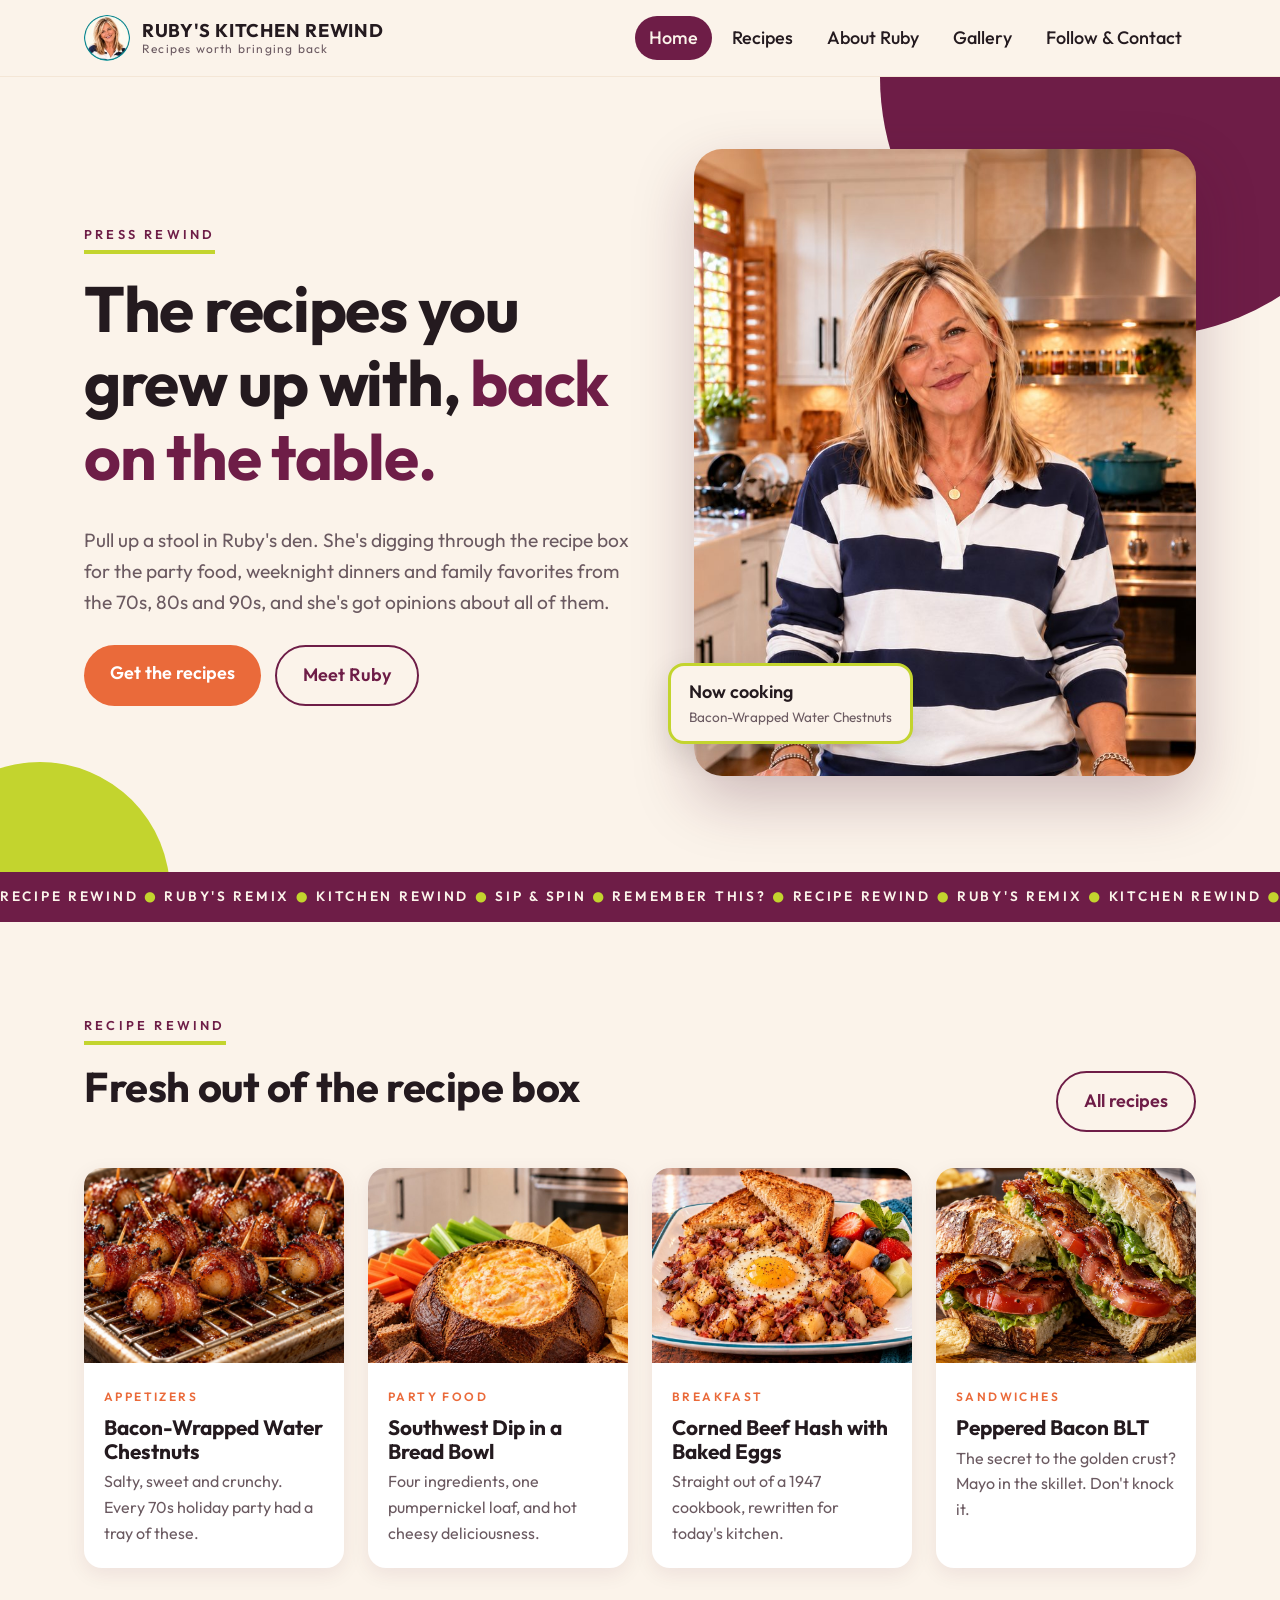
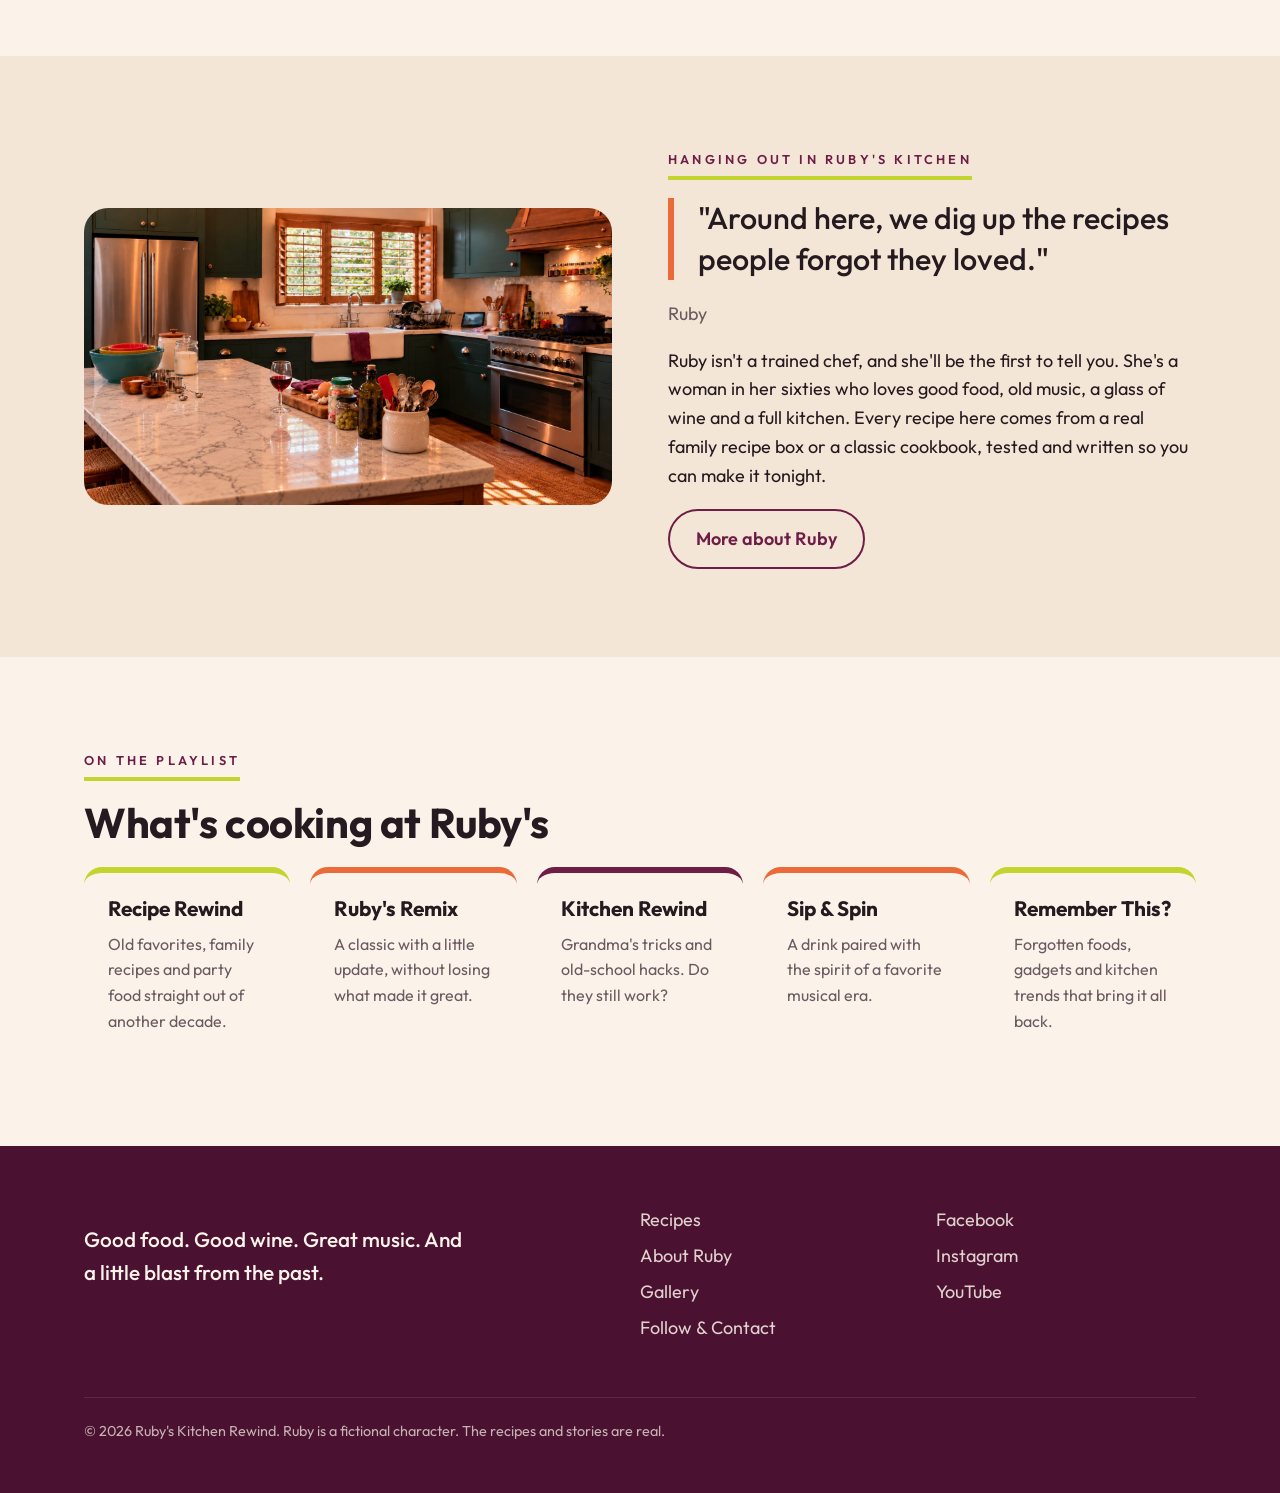
==== index.html @ def2f9e5 "Add Ruby's Kitchen Rewind website Co-Authored-By: Claude Opus 5.5 <noreply@anthropic.com>" ====
<!DOCTYPE html>
<html lang="en">
<head>
<meta charset="utf-8">
<meta name="viewport" content="width=device-width, initial-scale=1">
<title>Ruby's Kitchen Rewind | Recipes worth bringing back</title>
<meta name="description" content="Hang out in Ruby's kitchen for the 70s, 80s and 90s recipes you grew up with, and a few you forgot.">
<link rel="icon" href="images/ruby-icon.jpg">
<link rel="preconnect" href="https://fonts.googleapis.com">
<link rel="preconnect" href="https://fonts.gstatic.com" crossorigin>
<link href="https://fonts.googleapis.com/css2?family=Outfit:wght@300;400;500;600;700&display=swap" rel="stylesheet">
<link rel="stylesheet" href="styles.css">
</head>
<body>
<header class="site-header">
  <div class="wrap">
    <a class="brand" href="index.html">
      <img src="images/ruby-icon.jpg" alt="">
      <span class="brand-name">Ruby's Kitchen Rewind<small>Recipes worth bringing back</small></span>
    </a>
    <button class="menu-toggle" aria-expanded="false" aria-controls="nav">Menu</button>
    <nav class="nav" id="nav">
      <a href="index.html" aria-current="page">Home</a>
      <a href="recipes.html">Recipes</a>
      <a href="about.html">About Ruby</a>
      <a href="gallery.html">Gallery</a>
      <a href="contact.html">Follow & Contact</a>
    </nav>
  </div>
</header>
<main>
<section class="hero">
  <div class="wrap">
    <div>
      <span class="eyebrow">Press rewind</span>
      <h1>The recipes you grew up with, <span>back on the table.</span></h1>
      <p class="lead">Pull up a stool in Ruby's den. She's digging through the recipe box for the party food, weeknight dinners and family favorites from the 70s, 80s and 90s, and she's got opinions about all of them.</p>
      <div class="actions">
        <a class="btn" href="recipes.html">Get the recipes</a>
        <a class="btn alt" href="about.html">Meet Ruby</a>
      </div>
    </div>
    <div class="hero-photo">
      <img src="images/ruby-kitchen.jpg" alt="Ruby smiling behind her kitchen island with a platter of bacon-wrapped water chestnuts">
      <div class="badge">Now cooking<small>Bacon-Wrapped Water Chestnuts</small></div>
    </div>
  </div>
</section>

<div class="tape" aria-hidden="true"><span>Recipe Rewind <b>●</b> Ruby's Remix <b>●</b> Kitchen Rewind <b>●</b> Sip &amp; Spin <b>●</b> Remember This? <b>●</b> Recipe Rewind <b>●</b> Ruby's Remix <b>●</b> Kitchen Rewind <b>●</b> Sip &amp; Spin <b>●</b> Remember This? <b>●</b> Recipe Rewind <b>●</b> Ruby's Remix <b>●</b> Kitchen Rewind <b>●</b> Sip &amp; Spin <b>●</b> Remember This? <b>●</b> Recipe Rewind <b>●</b> Ruby's Remix <b>●</b> Kitchen Rewind <b>●</b> Sip &amp; Spin <b>●</b> Remember This? <b>●</b></span></div>

<section>
  <div class="wrap">
    <div class="section-head">
      <div>
        <span class="eyebrow">Recipe Rewind</span>
        <h2>Fresh out of the recipe box</h2>
      </div>
      <a class="btn alt" href="recipes.html">All recipes</a>
    </div>
    <div class="cards">
      <a class="card" href="recipes.html#water-chestnuts">
        <img src="images/water-chestnuts.jpg" alt="Bacon-wrapped water chestnuts glazed with brown sugar on a baking rack">
        <div class="card-body"><span class="tag">Appetizers</span><h3>Bacon-Wrapped Water Chestnuts</h3><p>Salty, sweet and crunchy. Every 70s holiday party had a tray of these.</p></div>
      </a>
      <a class="card" href="recipes.html#southwest-dip">
        <img src="images/southwest-dip.jpg" alt="Southwest dip baked in a pumpernickel bread bowl with chips and veggies">
        <div class="card-body"><span class="tag">Party Food</span><h3>Southwest Dip in a Bread Bowl</h3><p>Four ingredients, one pumpernickel loaf, and hot cheesy deliciousness.</p></div>
      </a>
      <a class="card" href="recipes.html#corned-beef-hash">
        <img src="images/corned-beef-hash.jpg" alt="Plate of crispy corned beef hash with a baked egg, toast and fruit">
        <div class="card-body"><span class="tag">Breakfast</span><h3>Corned Beef Hash with Baked Eggs</h3><p>Straight out of a 1947 cookbook, rewritten for today's kitchen.</p></div>
      </a>
      <a class="card" href="recipes.html#blt">
        <img src="images/blt.jpg" alt="Peppered bacon BLT on toasted sourdough">
        <div class="card-body"><span class="tag">Sandwiches</span><h3>Peppered Bacon BLT</h3><p>The secret to the golden crust? Mayo in the skillet. Don't knock it.</p></div>
      </a>
    </div>
  </div>
</section>

<section class="tint">
  <div class="wrap split">
    <img src="images/kitchen-island.jpg" alt="Ruby's warm, lived-in kitchen with a marble island">
    <div>
      <span class="eyebrow">Hanging out in Ruby's kitchen</span>
      <blockquote class="quote">"Around here, we dig up the recipes people forgot they loved."</blockquote>
      <p class="quote-by">Ruby</p>
      <p>Ruby isn't a trained chef, and she'll be the first to tell you. She's a woman in her sixties who loves good food, old music, a glass of wine and a full kitchen. Every recipe here comes from a real family recipe box or a classic cookbook, tested and written so you can make it tonight.</p>
      <a class="btn alt" href="about.html">More about Ruby</a>
    </div>
  </div>
</section>

<section>
  <div class="wrap">
    <span class="eyebrow">On the playlist</span>
    <h2>What's cooking at Ruby's</h2>
    <div class="segments">
      <div class="segment"><h3>Recipe Rewind</h3><p>Old favorites, family recipes and party food straight out of another decade.</p></div>
      <div class="segment"><h3>Ruby's Remix</h3><p>A classic with a little update, without losing what made it great.</p></div>
      <div class="segment"><h3>Kitchen Rewind</h3><p>Grandma's tricks and old-school hacks. Do they still work?</p></div>
      <div class="segment"><h3>Sip &amp; Spin</h3><p>A drink paired with the spirit of a favorite musical era.</p></div>
      <div class="segment"><h3>Remember This?</h3><p>Forgotten foods, gadgets and kitchen trends that bring it all back.</p></div>
    </div>
  </div>
</section>
</main>
<footer class="site-footer">
  <div class="wrap">
    <div>
      <p class="footer-tag">Good food. Good wine. Great music. And a little blast from the past.</p>
    </div>
    <div>
      <ul>
        <li><a href="recipes.html">Recipes</a></li>
        <li><a href="about.html">About Ruby</a></li>
        <li><a href="gallery.html">Gallery</a></li>
        <li><a href="contact.html">Follow &amp; Contact</a></li>
      </ul>
    </div>
    <div>
      <ul>
        <li><a href="contact.html#follow">Facebook</a></li>
        <li><a href="contact.html#follow">Instagram</a></li>
        <li><a href="contact.html#follow">YouTube</a></li>
      </ul>
    </div>
    <p class="fine">&copy; <span class="year"></span> Ruby's Kitchen Rewind. Ruby is a fictional character. The recipes and stories are real.</p>
  </div>
</footer>
<script src="site.js"></script>
</body>
</html>
---- styles.css ----
:root {
  --cream: #fbf3ea;
  --cream-deep: #f4e6d6;
  --plum: #6e1d47;
  --plum-dark: #4a1230;
  --lime: #c3d42e;
  --coral: #ea6a3a;
  --ink: #241a1f;
  --muted: #6b5a61;
  --radius: 18px;
  --max: 1160px;
}

* { box-sizing: border-box; }
html { scroll-behavior: smooth; }
body {
  margin: 0;
  font-family: "Outfit", system-ui, sans-serif;
  font-size: 18px;
  line-height: 1.6;
  color: var(--ink);
  background: var(--cream);
}
img { max-width: 100%; display: block; }
a { color: var(--plum); }
h1, h2, h3 { line-height: 1.15; margin: 0 0 .5em; font-weight: 700; }
h1 { font-size: clamp(2.4rem, 5vw, 4rem); letter-spacing: -.02em; }
h2 { font-size: clamp(1.8rem, 3.4vw, 2.6rem); letter-spacing: -.01em; }
h3 { font-size: 1.3rem; }
.wrap { max-width: var(--max); margin: 0 auto; padding: 0 24px; }
.eyebrow {
  display: inline-block;
  font-size: .8rem;
  font-weight: 600;
  letter-spacing: .25em;
  text-transform: uppercase;
  color: var(--plum);
  border-bottom: 4px solid var(--lime);
  padding-bottom: 6px;
  margin-bottom: 18px;
}
.lead { font-size: 1.2rem; color: var(--muted); max-width: 60ch; }

/* Header */
.site-header {
  position: sticky; top: 0; z-index: 10;
  background: rgba(251, 243, 234, .94);
  backdrop-filter: blur(6px);
  border-bottom: 1px solid var(--cream-deep);
}
.site-header .wrap { display: flex; align-items: center; justify-content: space-between; gap: 20px; height: 76px; }
.brand { display: flex; align-items: center; gap: 12px; text-decoration: none; color: var(--ink); }
.brand img { width: 46px; height: 46px; border-radius: 50%; }
.brand-name { font-weight: 700; font-size: 1.15rem; letter-spacing: .04em; text-transform: uppercase; line-height: 1.1; }
.brand-name small { display: block; font-weight: 400; font-size: .75rem; letter-spacing: .1em; text-transform: none; color: var(--muted); }
.nav { display: flex; gap: 6px; }
.nav a {
  text-decoration: none; color: var(--ink); font-weight: 500;
  padding: 8px 14px; border-radius: 999px;
}
.nav a:hover { background: var(--cream-deep); }
.nav a[aria-current="page"] { background: var(--plum); color: var(--cream); }
.menu-toggle { display: none; background: none; border: 2px solid var(--plum); color: var(--plum); border-radius: 999px; padding: 6px 14px; font: inherit; font-weight: 600; cursor: pointer; }

/* Buttons */
.btn {
  display: inline-block; text-decoration: none; font-weight: 600;
  padding: 14px 26px; border-radius: 999px;
  background: var(--coral); color: #fff;
  transition: transform .15s, background .15s;
}
.btn:hover { transform: translateY(-2px); background: #d85a2c; }
.btn.alt { background: transparent; color: var(--plum); border: 2px solid var(--plum); }
.btn.alt:hover { background: var(--plum); color: var(--cream); }

/* Hero */
.hero { position: relative; overflow: hidden; padding: 72px 0 96px; }
.hero::before, .hero::after { content: ""; position: absolute; border-radius: 50%; z-index: -1; }
.hero::before { width: 520px; height: 520px; background: var(--plum); top: -260px; right: -120px; }
.hero::after { width: 260px; height: 260px; background: var(--lime); bottom: -150px; left: -90px; }
.hero .wrap { display: grid; grid-template-columns: 1.05fr .95fr; gap: 56px; align-items: center; }
.hero h1 span { color: var(--plum); }
.hero .actions { display: flex; gap: 14px; flex-wrap: wrap; margin-top: 28px; }
.hero-photo { position: relative; }
.hero-photo img { border-radius: 28px; box-shadow: 0 24px 60px rgba(74, 18, 48, .25); aspect-ratio: 4 / 5; object-fit: cover; object-position: top; width: 100%; }
.badge {
  position: absolute; left: -26px; bottom: 32px;
  background: var(--cream); border: 3px solid var(--lime); border-radius: 16px;
  padding: 12px 18px; font-weight: 600; box-shadow: 0 10px 30px rgba(0,0,0,.12);
}
.badge small { display: block; font-weight: 400; color: var(--muted); font-size: .85rem; }

/* Tape strip (rewind motif) */
.tape {
  background: var(--plum); color: var(--cream);
  font-weight: 600; letter-spacing: .2em; text-transform: uppercase; font-size: .85rem;
  white-space: nowrap; overflow: hidden; padding: 14px 0;
}
.tape span { display: inline-block; padding-right: 2em; animation: roll 40s linear infinite; }
.tape b { color: var(--lime); font-weight: 600; }
@keyframes roll { from { transform: translateX(0); } to { transform: translateX(-50%); } }
@media (prefers-reduced-motion: reduce) { .tape span { animation: none; } }

/* Sections */
section { padding: 88px 0; }
section.tint { background: var(--cream-deep); }
.section-head { display: flex; justify-content: space-between; align-items: end; gap: 20px; flex-wrap: wrap; margin-bottom: 36px; }

/* Recipe cards */
.cards { display: grid; grid-template-columns: repeat(4, 1fr); gap: 24px; }
@media (max-width: 1100px) { .cards { grid-template-columns: repeat(2, 1fr); } }
@media (max-width: 560px) { .cards { grid-template-columns: 1fr; } }
.card {
  background: #fff; border-radius: var(--radius); overflow: hidden;
  text-decoration: none; color: inherit;
  box-shadow: 0 6px 20px rgba(74, 18, 48, .08);
  transition: transform .2s, box-shadow .2s;
  display: flex; flex-direction: column;
}
.card:hover { transform: translateY(-4px); box-shadow: 0 14px 34px rgba(74, 18, 48, .16); }
.card img { aspect-ratio: 4 / 3; object-fit: cover; width: 100%; }
.card-body { padding: 18px 20px 22px; }
.card .tag { font-size: .75rem; font-weight: 600; letter-spacing: .2em; text-transform: uppercase; color: var(--coral); }
.card h3 { margin: 6px 0 6px; }
.card p { margin: 0; color: var(--muted); font-size: 1rem; }

/* Segments */
.segments { display: grid; grid-template-columns: repeat(auto-fit, minmax(200px, 1fr)); gap: 20px; }
.segment { background: var(--cream); border-radius: var(--radius); padding: 24px; border-top: 6px solid var(--lime); }
.segment:nth-child(2n) { border-top-color: var(--coral); }
.segment:nth-child(3n) { border-top-color: var(--plum); }
.segment p { margin: 0; color: var(--muted); font-size: 1rem; }

/* Split / quote */
.split { display: grid; grid-template-columns: 1fr 1fr; gap: 56px; align-items: center; }
.split img { border-radius: 24px; }
.quote {
  font-size: clamp(1.4rem, 2.6vw, 1.9rem); font-weight: 500; line-height: 1.35;
  border-left: 6px solid var(--coral); padding-left: 24px; margin: 0 0 20px;
}
.quote-by { color: var(--muted); }

/* Recipe page */
.recipe { display: grid; grid-template-columns: 380px 1fr; gap: 48px; padding: 64px 0; border-bottom: 2px solid var(--cream-deep); scroll-margin-top: 90px; }
.recipe:last-of-type { border-bottom: 0; }
.recipe-photo img { border-radius: 22px; aspect-ratio: 4 / 5; object-fit: cover; width: 100%; position: sticky; top: 100px; }
.recipe .meta { color: var(--muted); font-weight: 500; margin-bottom: 18px; }
.recipe-cols { display: grid; grid-template-columns: .85fr 1.15fr; gap: 36px; margin-top: 24px; }
.recipe h4 { font-size: 1.4rem; margin: 0 0 12px; position: relative; padding-left: 4px; }
.recipe h4::before { content: ""; position: absolute; left: -10px; top: -6px; width: 38px; height: 38px; border-radius: 50%; background: var(--lime); z-index: -1; }
.recipe ul { padding-left: 1.1em; margin: 0; }
.recipe li { margin-bottom: 6px; }
.recipe ul li.group { list-style: none; margin: 18px 0 8px -1.1em; font-weight: 700; color: var(--plum); }
.recipe ul li.group:first-child { margin-top: 0; }
.recipe ol { list-style: none; counter-reset: step; padding: 0; margin: 0; border-left: 2px solid var(--coral); padding-left: 22px; }
.recipe ol li { counter-increment: step; margin-bottom: 14px; }
.recipe ol li::before { content: counter(step) "."; color: var(--coral); font-weight: 700; font-size: 1.2rem; margin-right: 8px; }
.tip {
  margin-top: 28px; border: 3px solid var(--lime); border-radius: 16px;
  padding: 14px 20px; display: flex; gap: 16px; align-items: center;
}
.tip strong { white-space: nowrap; padding-right: 16px; border-right: 2px solid var(--coral); }
.tip em { color: var(--muted); }
.jump { display: flex; flex-wrap: wrap; gap: 10px; margin-top: 24px; }
.jump a { text-decoration: none; background: #fff; border: 2px solid var(--cream-deep); padding: 8px 16px; border-radius: 999px; font-weight: 500; }
.jump a:hover { border-color: var(--plum); }

/* Gallery */
.gallery { columns: 3 280px; column-gap: 20px; }
.gallery figure { margin: 0 0 20px; break-inside: avoid; cursor: zoom-in; }
.gallery img { border-radius: 16px; width: 100%; }
.gallery figcaption { font-size: .95rem; color: var(--muted); padding: 8px 4px 0; }
.lightbox {
  position: fixed; inset: 0; background: rgba(36, 26, 31, .92);
  display: none; align-items: center; justify-content: center; padding: 30px; z-index: 50; cursor: zoom-out;
}
.lightbox.open { display: flex; }
.lightbox img { max-height: 90vh; border-radius: 12px; }

/* Contact */
.socials { display: grid; grid-template-columns: repeat(auto-fit, minmax(220px, 1fr)); gap: 18px; }
.social {
  display: flex; align-items: center; gap: 14px; text-decoration: none; color: var(--ink);
  background: #fff; border-radius: var(--radius); padding: 20px 22px; font-weight: 600;
  box-shadow: 0 6px 20px rgba(74, 18, 48, .08); transition: transform .2s;
}
.social:hover { transform: translateY(-3px); }
.social .dot { width: 44px; height: 44px; border-radius: 50%; display: grid; place-items: center; color: #fff; font-size: 1.1rem; flex: none; }
.social small { display: block; font-weight: 400; color: var(--muted); }

/* Footer */
.site-footer { background: var(--plum-dark); color: var(--cream); padding: 56px 0 36px; }
.site-footer .wrap { display: grid; grid-template-columns: 2fr 1fr 1fr; gap: 36px; }
.site-footer a { color: var(--cream); text-decoration: none; opacity: .85; }
.site-footer a:hover { opacity: 1; color: var(--lime); }
.site-footer ul { list-style: none; padding: 0; margin: 0; line-height: 2; }
.site-footer .fine { grid-column: 1 / -1; border-top: 1px solid rgba(251,243,234,.15); padding-top: 22px; font-size: .9rem; opacity: .7; }
.footer-tag { font-size: 1.3rem; font-weight: 500; max-width: 28ch; }

/* Page header */
.page-head { padding: 72px 0 40px; position: relative; overflow: hidden; }
.page-head::after { content: ""; position: absolute; width: 340px; height: 340px; border-radius: 50%; background: var(--plum); top: -200px; right: -100px; z-index: -1; }

@media (max-width: 900px) {
  .hero .wrap, .split, .recipe, .recipe-cols, .site-footer .wrap { grid-template-columns: 1fr; }
  .recipe-photo img { position: static; aspect-ratio: 16 / 10; }
  .badge { left: 12px; }
  .menu-toggle { display: block; }
  .nav { display: none; position: absolute; top: 76px; left: 0; right: 0; flex-direction: column; background: var(--cream); padding: 12px 24px 20px; border-bottom: 1px solid var(--cream-deep); }
  .nav.open { display: flex; }
  section { padding: 64px 0; }
  .hero { padding-top: 48px; }
  .hero::before { width: 220px; height: 220px; top: -150px; right: -90px; }
  .page-head::after { width: 180px; height: 180px; top: -120px; right: -80px; }
}
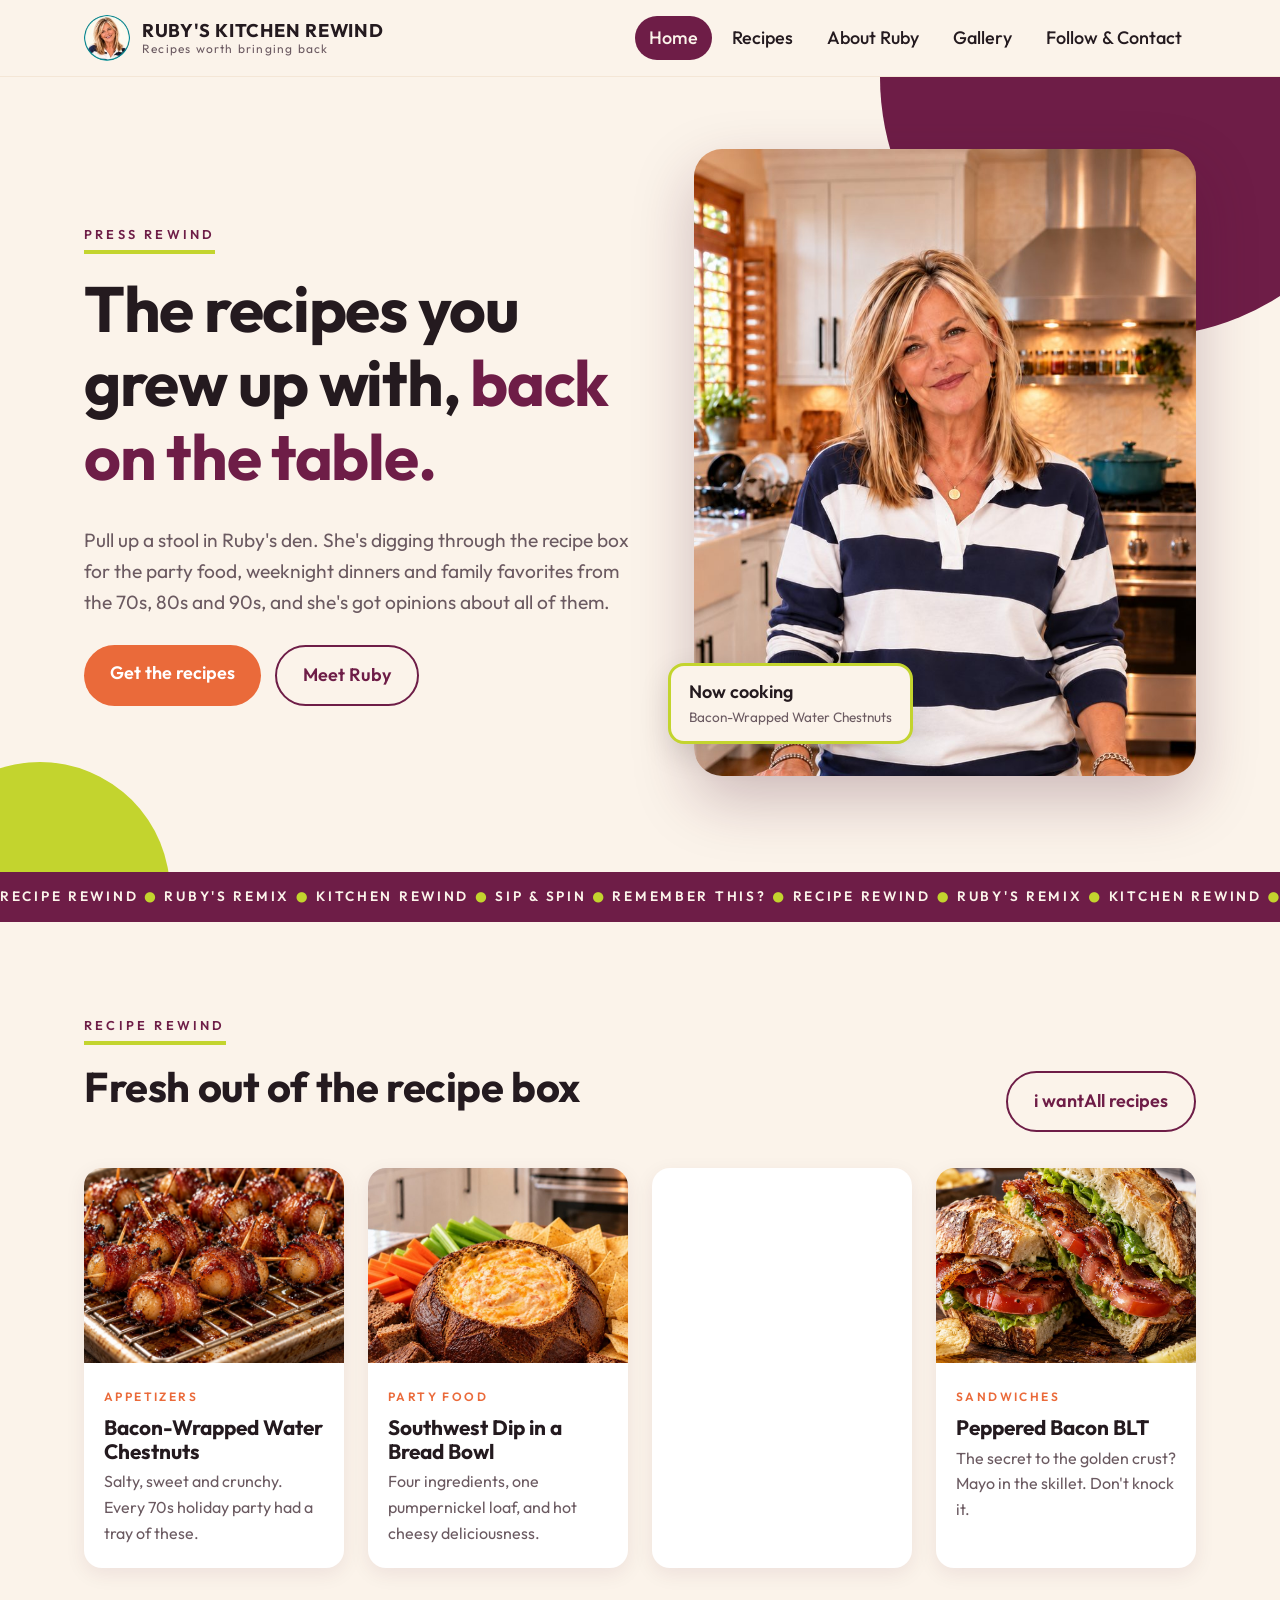
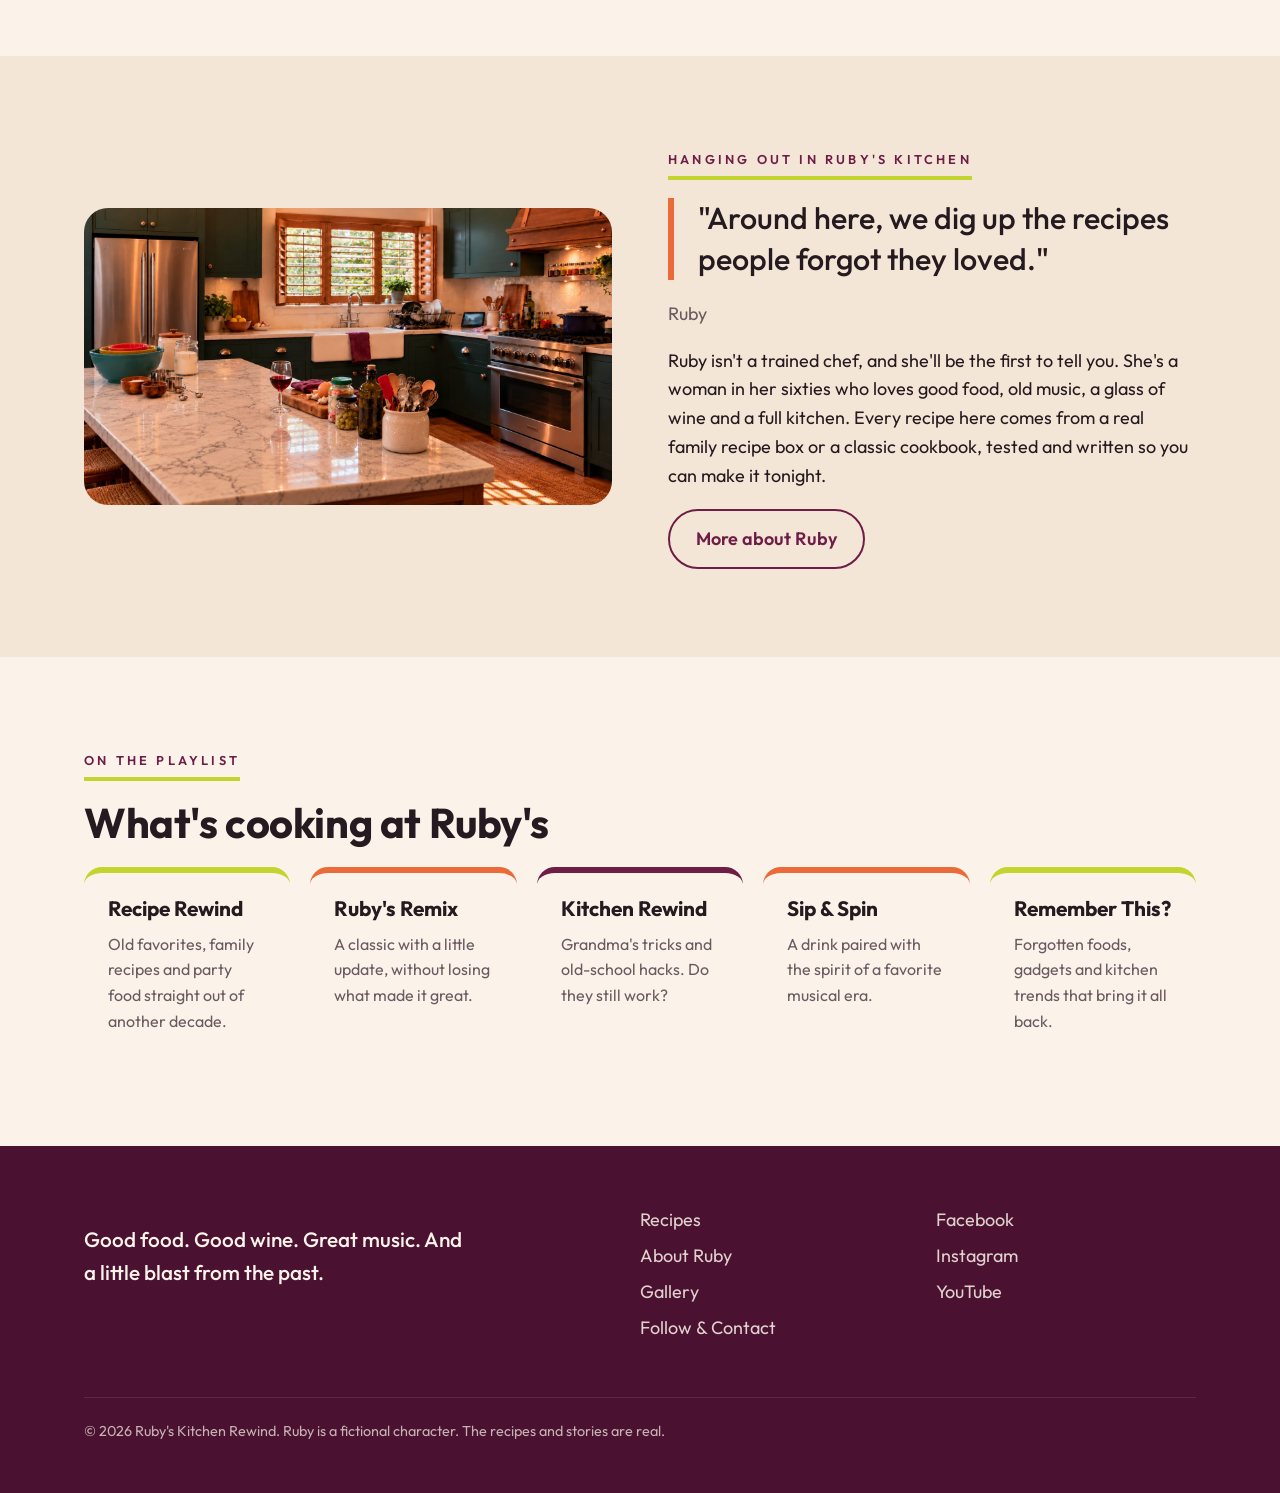
==== commit c71690e7: "Editor changes: index.html" ====
--- a/index.html
+++ b/index.html
@@ -56,7 +56,7 @@
         <span class="eyebrow">Recipe Rewind</span>
         <h2>Fresh out of the recipe box</h2>
       </div>
-      <a class="btn alt" href="recipes.html">All recipes</a>
+      <a class="btn alt" href="recipes.html">i wantAll recipes</a>
     </div>
     <div class="cards">
       <a class="card" href="recipes.html#water-chestnuts">
@@ -68,8 +68,8 @@
         <div class="card-body"><span class="tag">Party Food</span><h3>Southwest Dip in a Bread Bowl</h3><p>Four ingredients, one pumpernickel loaf, and hot cheesy deliciousness.</p></div>
       </a>
       <a class="card" href="recipes.html#corned-beef-hash">
-        <img src="images/corned-beef-hash.jpg" alt="Plate of crispy corned beef hash with a baked egg, toast and fruit">
-        <div class="card-body"><span class="tag">Breakfast</span><h3>Corned Beef Hash with Baked Eggs</h3><p>Straight out of a 1947 cookbook, rewritten for today's kitchen.</p></div>
+        
+        <div class="card-body"><br></div>
       </a>
       <a class="card" href="recipes.html#blt">
         <img src="images/blt.jpg" alt="Peppered bacon BLT on toasted sourdough">
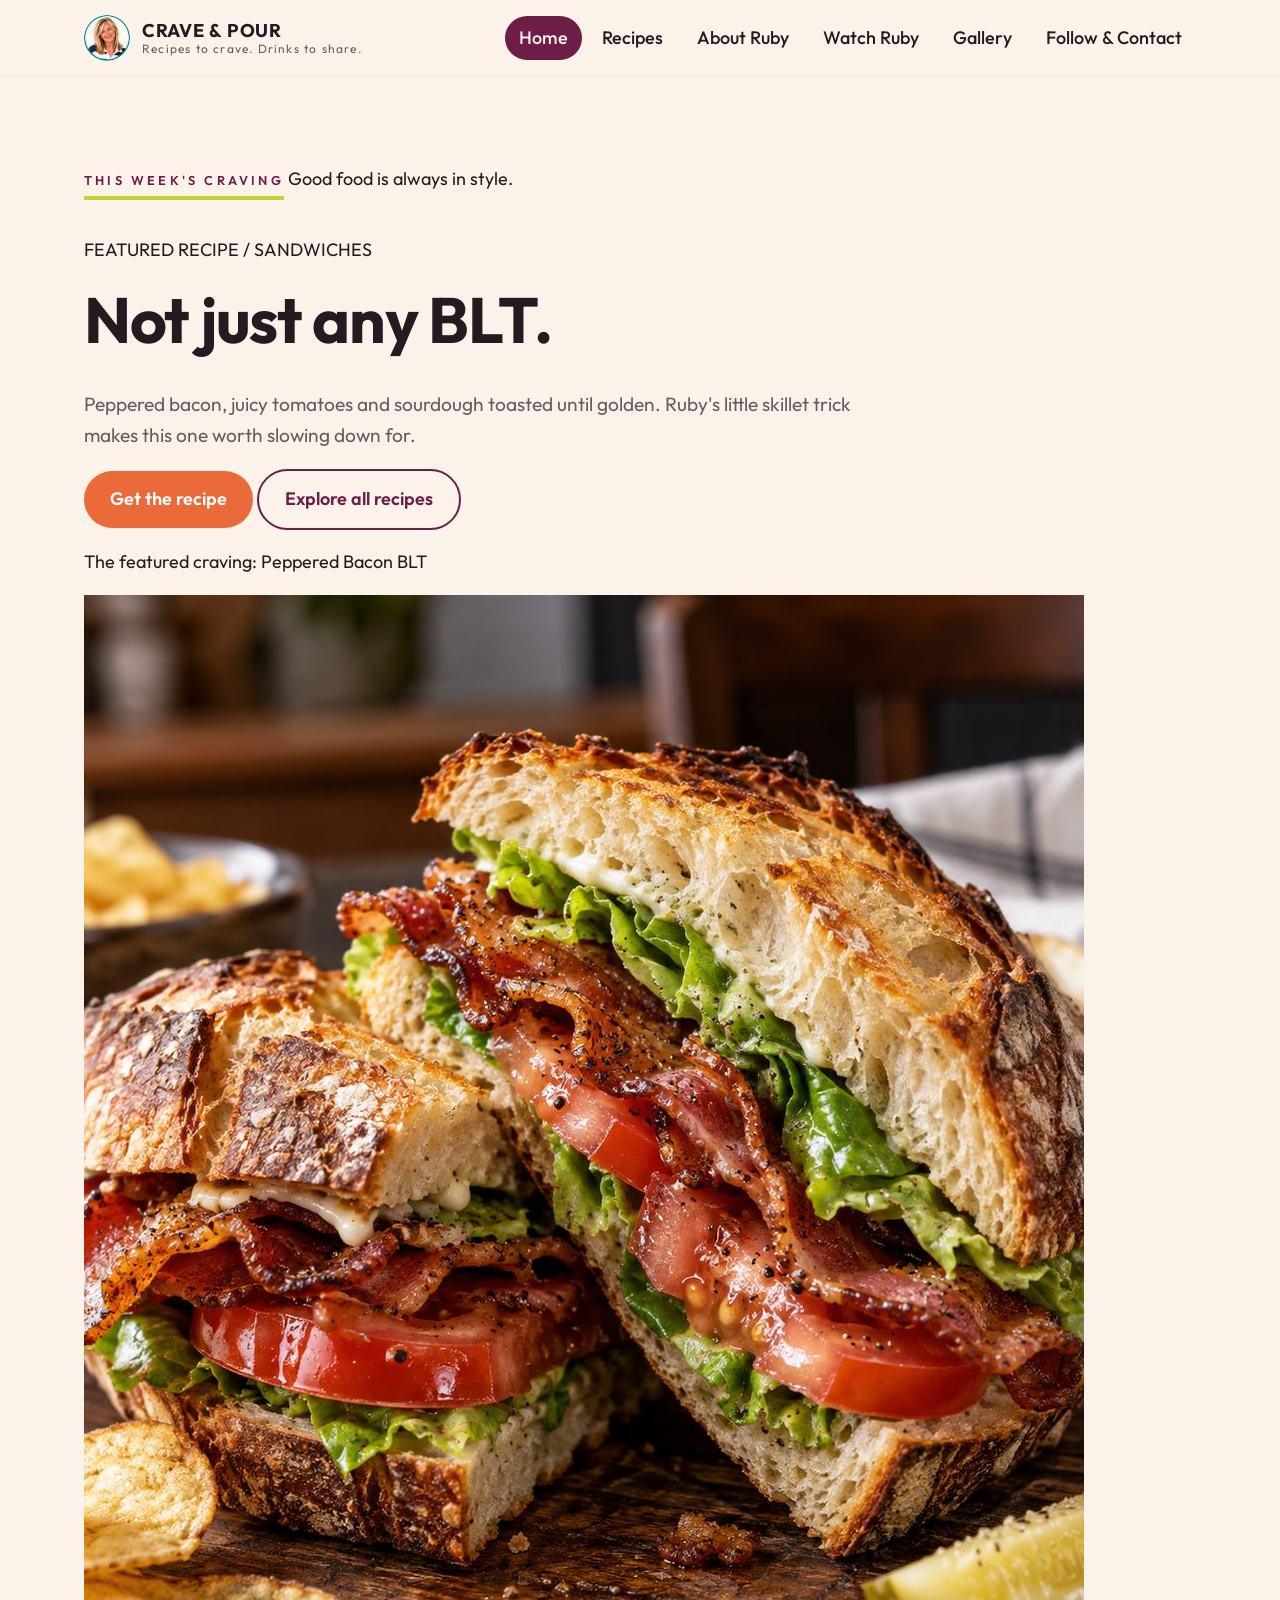
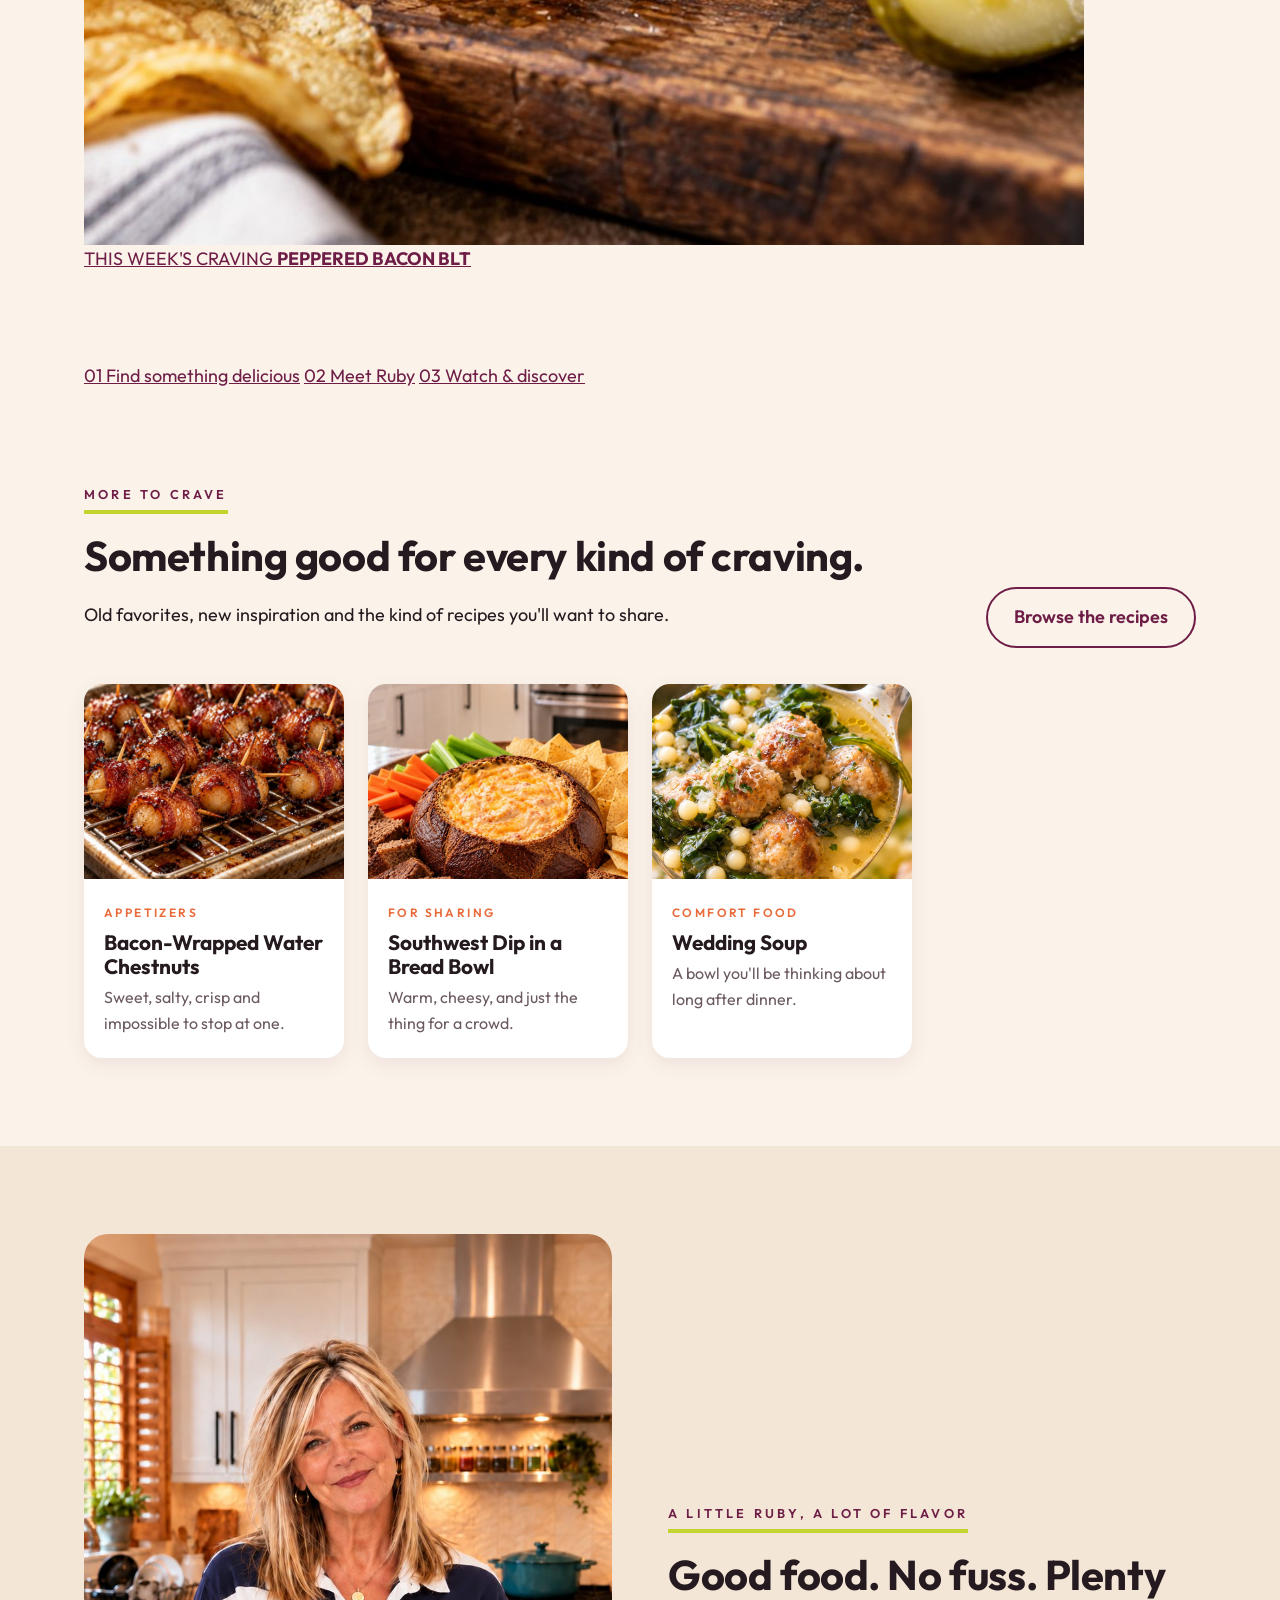
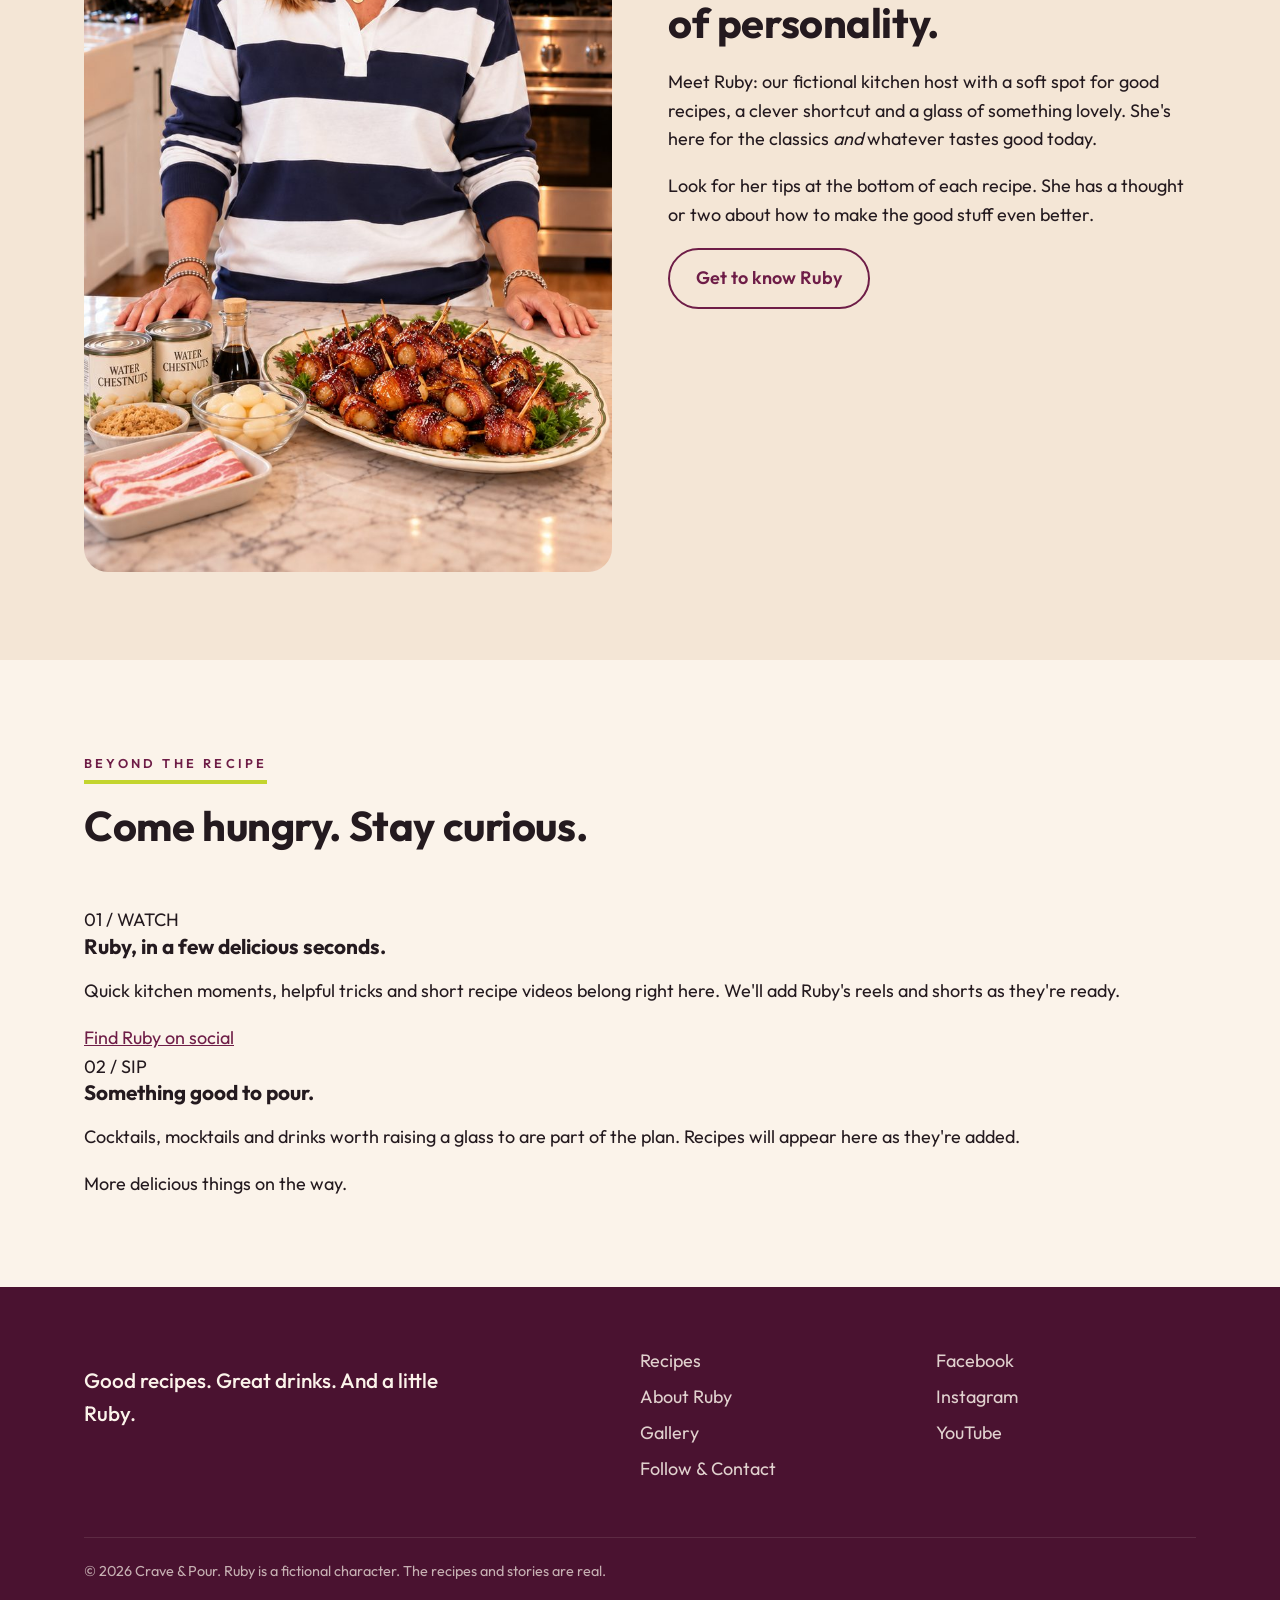
==== commit ea77a8eb: "Preview Crave & Pour food-forward homepage" ====
--- a/index.html
+++ b/index.html
@@ -3,8 +3,8 @@
 <head>
 <meta charset="utf-8">
 <meta name="viewport" content="width=device-width, initial-scale=1">
-<title>Ruby's Kitchen Rewind | Recipes worth bringing back</title>
-<meta name="description" content="Hang out in Ruby's kitchen for the 70s, 80s and 90s recipes you grew up with, and a few you forgot.">
+<title>Crave &amp; Pour | Recipes worth bringing back</title>
+<meta name="description" content="Crave &amp; Pour brings together irresistible recipes, good drinks and kitchen tips from Ruby. Discover this week\&#39;s featured craving.">
 <link rel="icon" href="images/ruby-icon.jpg">
 <link rel="preconnect" href="https://fonts.googleapis.com">
 <link rel="preconnect" href="https://fonts.gstatic.com" crossorigin>
@@ -16,92 +16,114 @@
   <div class="wrap">
     <a class="brand" href="index.html">
       <img src="images/ruby-icon.jpg" alt="">
-      <span class="brand-name">Ruby's Kitchen Rewind<small>Recipes worth bringing back</small></span>
+      <span class="brand-name">Crave <span class="brand-amp">&amp;</span> Pour<small>Recipes to crave. Drinks to share.</small></span>
     </a>
     <button class="menu-toggle" aria-expanded="false" aria-controls="nav">Menu</button>
     <nav class="nav" id="nav">
       <a href="index.html" aria-current="page">Home</a>
       <a href="recipes.html">Recipes</a>
       <a href="about.html">About Ruby</a>
+      <a href="index.html#watch">Watch Ruby</a>
       <a href="gallery.html">Gallery</a>
       <a href="contact.html">Follow & Contact</a>
     </nav>
   </div>
 </header>
 <main>
-<section class="hero">
+<section class="feature-hero" aria-labelledby="featured-title">
   <div class="wrap">
-    <div>
-      <span class="eyebrow">Press rewind</span>
-      <h1>The recipes you grew up with, <span>back on the table.</span></h1>
-      <p class="lead">Pull up a stool in Ruby's den. She's digging through the recipe box for the party food, weeknight dinners and family favorites from the 70s, 80s and 90s, and she's got opinions about all of them.</p>
-      <div class="actions">
-        <a class="btn" href="recipes.html">Get the recipes</a>
-        <a class="btn alt" href="about.html">Meet Ruby</a>
+    <div class="feature-topline">
+      <span class="eyebrow">This week's craving</span>
+      <span class="feature-topline-note">Good food is always in style.</span>
+    </div>
+    <div class="feature-grid">
+      <div class="feature-copy">
+        <p class="feature-kicker">FEATURED RECIPE / SANDWICHES</p>
+        <h1 id="featured-title">Not just any <span>BLT.</span></h1>
+        <p class="lead">Peppered bacon, juicy tomatoes and sourdough toasted until golden. Ruby's little skillet trick makes this one worth slowing down for.</p>
+        <div class="actions">
+          <a class="btn" href="recipes.html#blt">Get the recipe</a>
+          <a class="btn alt" href="recipes.html">Explore all recipes</a>
+        </div>
+        <p class="feature-credit">The featured craving: Peppered Bacon BLT</p>
       </div>
-    </div>
-    <div class="hero-photo">
-      <img src="images/ruby-kitchen.jpg" alt="Ruby smiling behind her kitchen island with a platter of bacon-wrapped water chestnuts">
-      <div class="badge">Now cooking<small>Bacon-Wrapped Water Chestnuts</small></div>
-    </div>
-  </div>
-</section>
-
-<div class="tape" aria-hidden="true"><span>Recipe Rewind <b>●</b> Ruby's Remix <b>●</b> Kitchen Rewind <b>●</b> Sip &amp; Spin <b>●</b> Remember This? <b>●</b> Recipe Rewind <b>●</b> Ruby's Remix <b>●</b> Kitchen Rewind <b>●</b> Sip &amp; Spin <b>●</b> Remember This? <b>●</b> Recipe Rewind <b>●</b> Ruby's Remix <b>●</b> Kitchen Rewind <b>●</b> Sip &amp; Spin <b>●</b> Remember This? <b>●</b> Recipe Rewind <b>●</b> Ruby's Remix <b>●</b> Kitchen Rewind <b>●</b> Sip &amp; Spin <b>●</b> Remember This? <b>●</b></span></div>
-
-<section>
-  <div class="wrap">
-    <div class="section-head">
-      <div>
-        <span class="eyebrow">Recipe Rewind</span>
-        <h2>Fresh out of the recipe box</h2>
-      </div>
-      <a class="btn alt" href="recipes.html">i wantAll recipes</a>
-    </div>
-    <div class="cards">
-      <a class="card" href="recipes.html#water-chestnuts">
-        <img src="images/water-chestnuts.jpg" alt="Bacon-wrapped water chestnuts glazed with brown sugar on a baking rack">
-        <div class="card-body"><span class="tag">Appetizers</span><h3>Bacon-Wrapped Water Chestnuts</h3><p>Salty, sweet and crunchy. Every 70s holiday party had a tray of these.</p></div>
-      </a>
-      <a class="card" href="recipes.html#southwest-dip">
-        <img src="images/southwest-dip.jpg" alt="Southwest dip baked in a pumpernickel bread bowl with chips and veggies">
-        <div class="card-body"><span class="tag">Party Food</span><h3>Southwest Dip in a Bread Bowl</h3><p>Four ingredients, one pumpernickel loaf, and hot cheesy deliciousness.</p></div>
-      </a>
-      <a class="card" href="recipes.html#corned-beef-hash">
-        
-        <div class="card-body"><br></div>
-      </a>
-      <a class="card" href="recipes.html#blt">
-        <img src="images/blt.jpg" alt="Peppered bacon BLT on toasted sourdough">
-        <div class="card-body"><span class="tag">Sandwiches</span><h3>Peppered Bacon BLT</h3><p>The secret to the golden crust? Mayo in the skillet. Don't knock it.</p></div>
+      <a class="feature-image" href="recipes.html#blt" aria-label="Read the Peppered Bacon BLT recipe">
+        <img src="images/blt.jpg" alt="Peppered bacon BLT on golden skillet-toasted sourdough">
+        <span class="feature-image-label">THIS WEEK'S CRAVING <strong>PEPPERED BACON BLT</strong></span>
       </a>
     </div>
   </div>
 </section>
 
-<section class="tint">
-  <div class="wrap split">
-    <img src="images/kitchen-island.jpg" alt="Ruby's warm, lived-in kitchen with a marble island">
-    <div>
-      <span class="eyebrow">Hanging out in Ruby's kitchen</span>
-      <blockquote class="quote">"Around here, we dig up the recipes people forgot they loved."</blockquote>
-      <p class="quote-by">Ruby</p>
-      <p>Ruby isn't a trained chef, and she'll be the first to tell you. She's a woman in her sixties who loves good food, old music, a glass of wine and a full kitchen. Every recipe here comes from a real family recipe box or a classic cookbook, tested and written so you can make it tonight.</p>
-      <a class="btn alt" href="about.html">More about Ruby</a>
+<div class="explore-strip" aria-label="Explore Crave and Pour">
+  <div class="wrap">
+    <a href="recipes.html">01 <span>Find something delicious</span></a>
+    <a href="#ruby">02 <span>Meet Ruby</span></a>
+    <a href="#watch">03 <span>Watch &amp; discover</span></a>
+  </div>
+</div>
+
+<section class="recipe-edit" id="discover">
+  <div class="wrap">
+    <div class="section-head">
+      <div>
+        <span class="eyebrow">More to crave</span>
+        <h2>Something good for every kind of craving.</h2>
+        <p class="section-deck">Old favorites, new inspiration and the kind of recipes you'll want to share.</p>
+      </div>
+      <a class="btn alt" href="recipes.html">Browse the recipes</a>
+    </div>
+    <div class="cards cards-three">
+      <a class="card" href="recipes.html#water-chestnuts">
+        <img src="images/water-chestnuts.jpg" alt="Glossy bacon-wrapped water chestnuts ready to serve" loading="lazy">
+        <div class="card-body"><span class="tag">Appetizers</span><h3>Bacon-Wrapped Water Chestnuts</h3><p>Sweet, salty, crisp and impossible to stop at one.</p></div>
+      </a>
+      <a class="card" href="recipes.html#southwest-dip">
+        <img src="images/southwest-dip.jpg" alt="Warm Southwest dip served in a bread bowl" loading="lazy">
+        <div class="card-body"><span class="tag">For sharing</span><h3>Southwest Dip in a Bread Bowl</h3><p>Warm, cheesy, and just the thing for a crowd.</p></div>
+      </a>
+      <a class="card" href="recipes.html#wedding-soup">
+        <img src="images/wedding-soup.jpg" alt="Italian wedding soup with meatballs, pasta and spinach" loading="lazy">
+        <div class="card-body"><span class="tag">Comfort food</span><h3>Wedding Soup</h3><p>A bowl you'll be thinking about long after dinner.</p></div>
+      </a>
     </div>
   </div>
 </section>
 
-<section>
+<section class="tint ruby-section" id="ruby">
+  <div class="wrap split">
+    <img src="images/ruby-kitchen.jpg" alt="Ruby smiling in her kitchen with a platter of appetizers" loading="lazy">
+    <div>
+      <span class="eyebrow">A little Ruby, a lot of flavor</span>
+      <h2>Good food. No fuss. Plenty of personality.</h2>
+      <p>Meet Ruby: our fictional kitchen host with a soft spot for good recipes, a clever shortcut and a glass of something lovely. She's here for the classics <em>and</em> whatever tastes good today.</p>
+      <p>Look for her tips at the bottom of each recipe. She has a thought or two about how to make the good stuff even better.</p>
+      <a class="btn alt" href="about.html">Get to know Ruby</a>
+    </div>
+  </div>
+</section>
+
+<section class="discover-more" id="watch">
   <div class="wrap">
-    <span class="eyebrow">On the playlist</span>
-    <h2>What's cooking at Ruby's</h2>
-    <div class="segments">
-      <div class="segment"><h3>Recipe Rewind</h3><p>Old favorites, family recipes and party food straight out of another decade.</p></div>
-      <div class="segment"><h3>Ruby's Remix</h3><p>A classic with a little update, without losing what made it great.</p></div>
-      <div class="segment"><h3>Kitchen Rewind</h3><p>Grandma's tricks and old-school hacks. Do they still work?</p></div>
-      <div class="segment"><h3>Sip &amp; Spin</h3><p>A drink paired with the spirit of a favorite musical era.</p></div>
-      <div class="segment"><h3>Remember This?</h3><p>Forgotten foods, gadgets and kitchen trends that bring it all back.</p></div>
+    <div class="section-head">
+      <div>
+        <span class="eyebrow">Beyond the recipe</span>
+        <h2>Come hungry. Stay curious.</h2>
+      </div>
+    </div>
+    <div class="feature-panels">
+      <div class="feature-panel feature-panel-dark">
+        <span class="panel-index">01 / WATCH</span>
+        <h3>Ruby, in a few delicious seconds.</h3>
+        <p>Quick kitchen moments, helpful tricks and short recipe videos belong right here. We'll add Ruby's reels and shorts as they're ready.</p>
+        <a href="contact.html#follow">Find Ruby on social</a>
+      </div>
+      <div class="feature-panel feature-panel-light" id="drinks">
+        <span class="panel-index">02 / SIP</span>
+        <h3>Something good to pour.</h3>
+        <p>Cocktails, mocktails and drinks worth raising a glass to are part of the plan. Recipes will appear here as they're added.</p>
+        <span class="coming-note">More delicious things on the way.</span>
+      </div>
     </div>
   </div>
 </section>
@@ -109,7 +131,7 @@
 <footer class="site-footer">
   <div class="wrap">
     <div>
-      <p class="footer-tag">Good food. Good wine. Great music. And a little blast from the past.</p>
+      <p class="footer-tag">Good recipes. Great drinks. And a little Ruby.</p>
     </div>
     <div>
       <ul>
@@ -126,7 +148,7 @@
         <li><a href="contact.html#follow">YouTube</a></li>
       </ul>
     </div>
-    <p class="fine">&copy; <span class="year"></span> Ruby's Kitchen Rewind. Ruby is a fictional character. The recipes and stories are real.</p>
+    <p class="fine">&copy; <span class="year"></span> Crave &amp; Pour. Ruby is a fictional character. The recipes and stories are real.</p>
   </div>
 </footer>
 <script src="site.js"></script>
